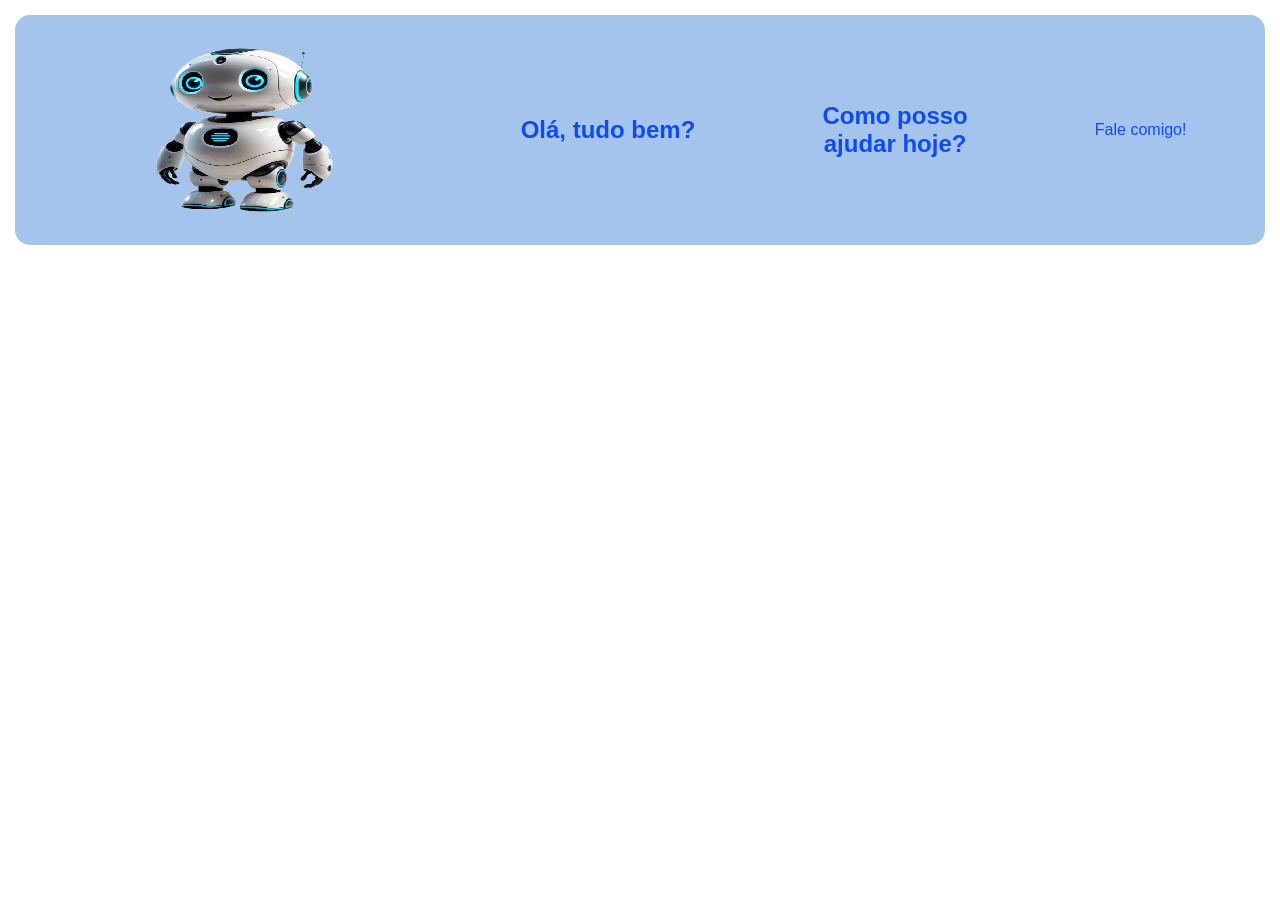
==== index.html @ 260bfd34 "ADD - novas mudanças" ====
<html lang="en">
<head>
    <meta charset="UTF-8">
    <meta name="viewport" content="width=device-width, initial-scale=1.0">
    <title>Layout</title>

    <link rel="stylesheet" href="style.css">

</head>

<body>
<main>

    <section id="parte1">
        <img src="assets/image/robô_sem_fundo.png" alt="Robô fofo" id="imagem">
        </div>
        <h2> Olá, tudo bem?</h2>
        <h2>Como posso<br>ajudar hoje?</h2>
        <div>
        <div class="escrita">
        <p>Fale comigo!</p>
        </div>

    </section>

</main>
    
</body>
</html>
---- style.css ----
body{
    margin: 0px;
    padding: 15px;
    background-color: rgb(255, 255, 255);
}

#parte1{
    background-color: rgb(164, 196, 238);
    align-items: center;
    text-align: center;
    justify-content: space-around;
    padding: 15px;
    display: flex;
    border-radius: 15px;
    font-family: 'Segoe UI', Tahoma, Geneva, Verdana, sans-serif;
    color: rgb(14, 75, 243);
}

.escrita{
    font-family: 'Segoe UI', Tahoma, Geneva, Verdana, sans-serif;
    border-radius: 10px;
    color: rgb(14, 75, 243);
    text-align: center;
    justify-content: space-around;
}

#imagem{
    width: 300px;
    height: 200px;
}
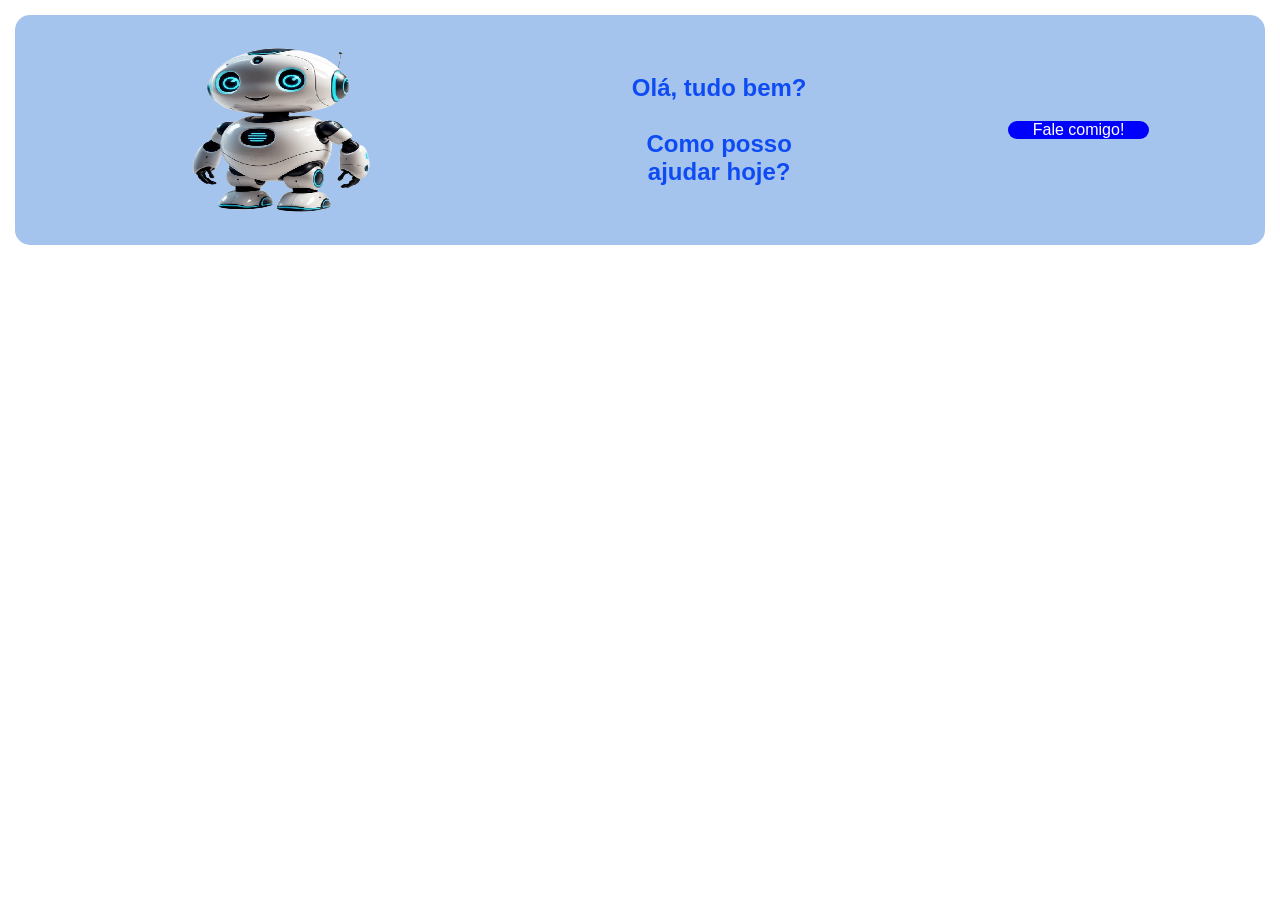
==== commit 896ba600: "ADD - novas mudanças" ====
--- a/index.html
+++ b/index.html
@@ -14,11 +14,10 @@
     <section id="parte1">
         <img src="assets/image/robô_sem_fundo.png" alt="Robô fofo" id="imagem">
         </div>
-        <h2> Olá, tudo bem?</h2>
-        <h2>Como posso<br>ajudar hoje?</h2>
+        <h2>Olá, tudo bem?<br><br>Como posso<br>ajudar hoje?</h2>
         <div>
         <div class="escrita">
-        <p>Fale comigo!</p>
+        <p>Fale comigo!     </p>
         </div>
 
     </section>
--- a/style.css
+++ b/style.css
@@ -18,10 +18,14 @@
 
 .escrita{
     font-family: 'Segoe UI', Tahoma, Geneva, Verdana, sans-serif;
-    border-radius: 10px;
-    color: rgb(14, 75, 243);
-    text-align: center;
-    justify-content: space-around;
+    border-radius: 40px;
+    align-items: center;
+    padding-bottom: 0,5px;
+    padding-left: 25px;
+    padding-right: 25px;
+    padding-top: 0px;
+    background-color: blue;
+    color: rgb(255, 255, 255);
 }
 
 #imagem{
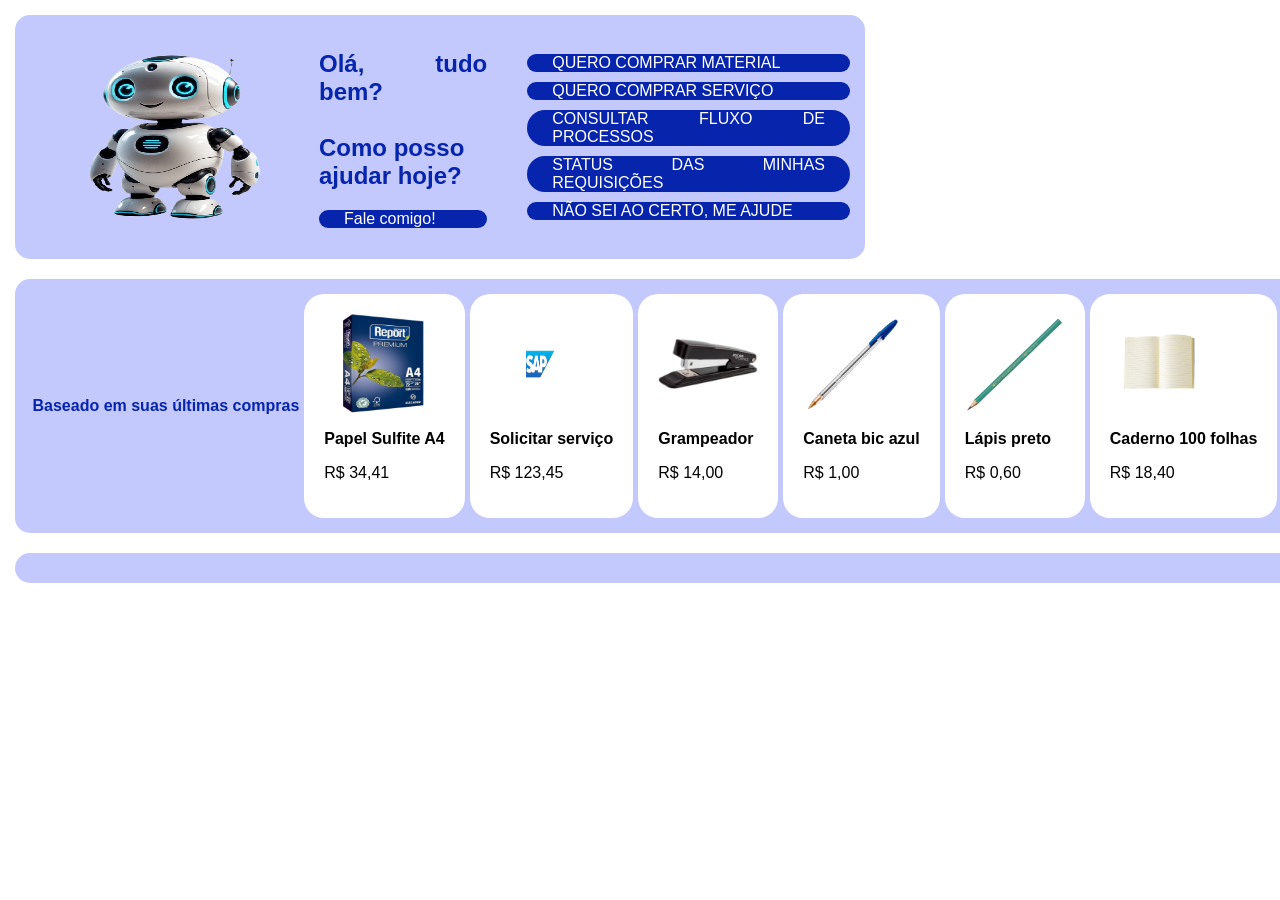
==== commit cf296bb0: "ADD - fizemos a parte 2" ====
--- a/index.html
+++ b/index.html
@@ -12,16 +12,76 @@
 <main>
 
     <section id="parte1">
+
         <img src="assets/image/robô_sem_fundo.png" alt="Robô fofo" id="imagem">
+
+        <div>
+        
+        <h2>Olá, tudo bem?<br><br>Como posso<br>ajudar hoje?</h2>
+
+        <div class="escrita">
+        <p>Fale comigo!</p>
         </div>
-        <h2>Olá, tudo bem?<br><br>Como posso<br>ajudar hoje?</h2>
+         </div>
+
         <div>
-        <div class="escrita">
-        <p>Fale comigo!     </p>
+            <ul>
+            <li class="opc">QUERO COMPRAR MATERIAL</li>
+            <li class="opc">QUERO COMPRAR SERVIÇO</li>
+            <li class="opc">CONSULTAR FLUXO DE PROCESSOS </li>
+            <li class="opc">STATUS DAS MINHAS REQUISIÇÕES</li>
+            <li class="opc">NÃO SEI AO CERTO, ME AJUDE</li>
+            </ul>
+
         </div>
 
     </section>
 
+    <section id="ult_compras">
+
+        <p><strong>Baseado em suas últimas compras</strong></p>
+
+        <div class="compra">
+                <img class="img_compra" src="assets/image/Papel.png" alt="Resma de papel">
+                <p><strong>Papel Sulfite A4</strong></p>
+                <p> R$ 34,41</p>
+            </div>
+
+            <div class="compra">
+                <img class="img_compra" src="assets/image/SAP.png" alt="logo SAP">
+                <p><strong>Solicitar serviço</strong></p>
+                <p> R$ 123,45</p>
+
+            </div>
+            
+            <div class="compra">
+                <img class="img_compra" src="assets/image/grampeador.png" alt="Grampeador">
+                <p><strong>Grampeador</strong></p>
+                <p> R$ 14,00</p>
+            </div>
+
+            <div class="compra">
+                 <img class="img_compra" src="assets/image/caneta_bic.png" alt="Caneta bic azul">
+                 <p><strong>Caneta bic azul</strong></p>
+                <p> R$ 1,00</p>
+                  </div>
+
+              <div class="compra">
+                 <img class="img_compra" src="assets/image/lapis_preto.png" alt="Lapis preto">
+                 <p><strong>Lápis preto</strong></p>
+                <p> R$ 0,60</p>
+                </div>
+
+            <div class="compra">
+                 <img class="img_compra" src="assets/image/caderno.png" alt="Caderno">
+                 <p><strong>Caderno 100 folhas</strong></p>
+                <p> R$ 18,40</p>
+            </div>
+
+    </section>
+
+    <section id="parte3">
+    </section>
 </main>
     
 </body>
--- a/style.css
+++ b/style.css
@@ -5,15 +5,16 @@
 }
 
 #parte1{
-    background-color: rgb(164, 196, 238);
+    background-color: rgb(195, 201, 252);
     align-items: center;
-    text-align: center;
+    text-align: justify;
     justify-content: space-around;
     padding: 15px;
+    margin-right: 400px;
     display: flex;
     border-radius: 15px;
     font-family: 'Segoe UI', Tahoma, Geneva, Verdana, sans-serif;
-    color: rgb(14, 75, 243);
+    color: rgb(6, 36, 172);
 }
 
 .escrita{
@@ -24,7 +25,7 @@
     padding-left: 25px;
     padding-right: 25px;
     padding-top: 0px;
-    background-color: blue;
+    background-color: rgb(6, 36, 172);
     color: rgb(255, 255, 255);
 }
 
@@ -32,3 +33,64 @@
     width: 300px;
     height: 200px;
 }
+
+.opc{
+    font-family: 'Segoe UI', Tahoma, Geneva, Verdana, sans-serif;
+    border-radius: 40px;
+    align-items: center;
+    list-style: none;
+    padding-bottom: 0,5px;
+    padding-left: 25px;
+    padding-right: 25px;
+    padding-top: 0px;
+    margin-top: 10px;
+    background-color: rgb(6, 36, 172);
+    color: rgb(255, 255, 255);
+    }
+
+    #ult_compras{
+    background-color: rgb(195, 201, 252);
+    align-items: center;
+    text-align: justify;
+    justify-content: space-around;
+    width: 100%;
+    padding: 15px;
+    margin-right: 400px;
+    display: flex;
+    border-radius: 15px;
+    font-family: 'Segoe UI', Tahoma, Geneva, Verdana, sans-serif;
+    color: rgb(6, 36, 172);
+    margin-top: 20px;
+}
+
+.compra{
+    font-family: 'Segoe UI', Tahoma, Geneva, Verdana, sans-serif;
+    color: rgb(0, 0, 0);
+    background-color: rgb(255, 255, 255) ;
+    border-radius: 20px;
+    padding-left: 20px;
+    padding-right: 20px;
+    padding-bottom: 20px;
+    padding-top: 20px;
+}
+
+.img_compra{
+    width: 100px;
+    height: 100px;
+
+}
+
+#parte3{
+    background-color: rgb(195, 201, 252);
+    align-items: center;
+    text-align: justify;
+    justify-content: space-around;
+    width: 100%;
+    padding: 15px;
+    margin-right: 400px;
+    display: flex;
+    border-radius: 15px;
+    font-family: 'Segoe UI', Tahoma, Geneva, Verdana, sans-serif;
+    color: rgb(6, 36, 172);
+    margin-top: 20px;
+}
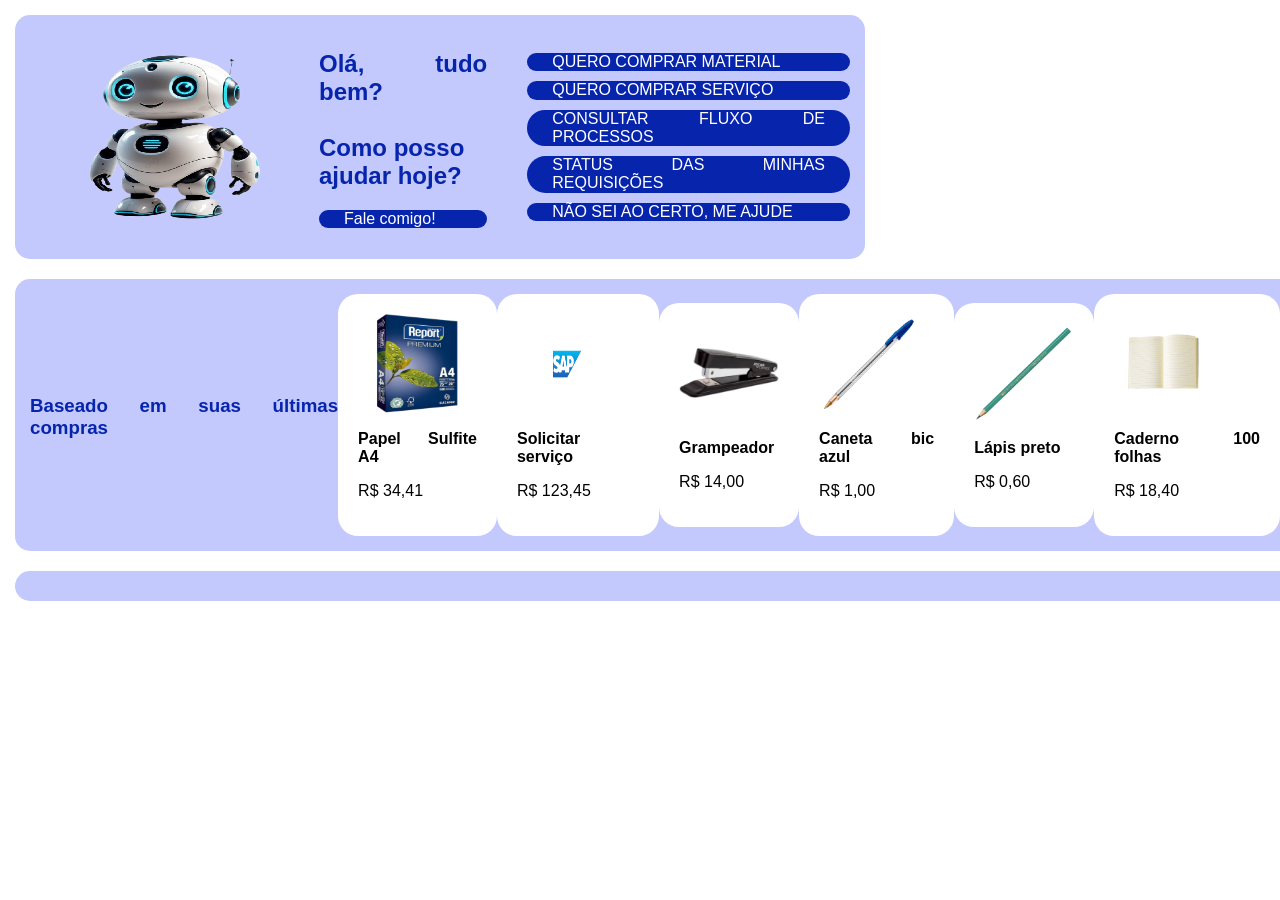
==== commit 0d3aefd2: "ADD- novas mudanças" ====
--- a/index.html
+++ b/index.html
@@ -39,7 +39,10 @@
 
     <section id="ult_compras">
 
-        <p><strong>Baseado em suas últimas compras</strong></p>
+            <div class="titulo">
+        <h3>Baseado em suas últimas compras</h3>
+            </div>
+
 
         <div class="compra">
                 <img class="img_compra" src="assets/image/Papel.png" alt="Resma de papel">
--- a/style.css
+++ b/style.css
@@ -39,7 +39,7 @@
     border-radius: 40px;
     align-items: center;
     list-style: none;
-    padding-bottom: 0,5px;
+    padding-bottom: 0.5px;
     padding-left: 25px;
     padding-right: 25px;
     padding-top: 0px;
@@ -77,7 +77,14 @@
 .img_compra{
     width: 100px;
     height: 100px;
+}
 
+.titulo{
+    display: flex;
+    justify-content: space-between;
+    align-items: baseline;
+    margin-bottom: 15px;
+    padding-top: 20px;
 }
 
 #parte3{
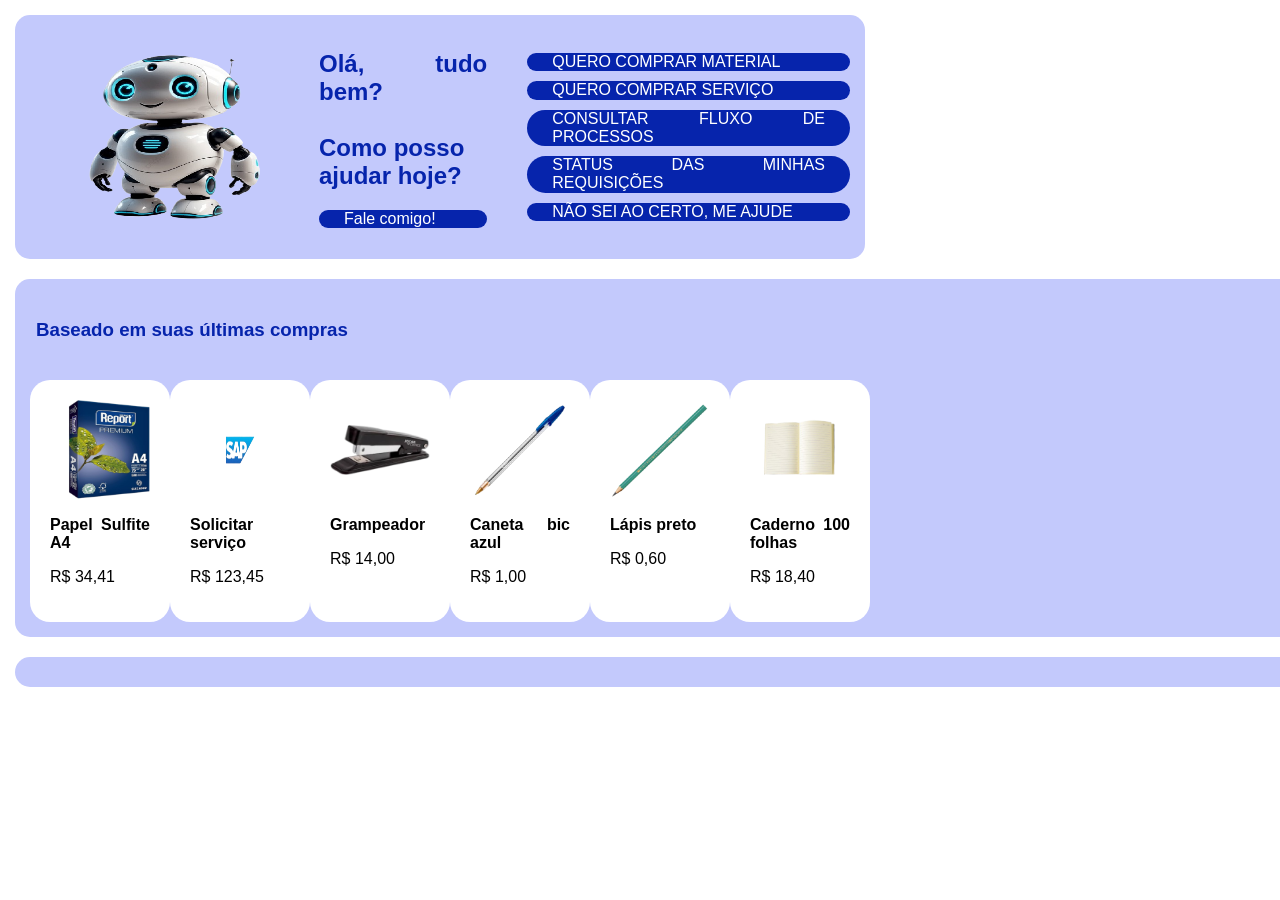
==== commit f5b4029f: "ADD-novas mudanças" ====
--- a/index.html
+++ b/index.html
@@ -1,4 +1,5 @@
 <html lang="en">
+
 <head>
     <meta charset="UTF-8">
     <meta name="viewport" content="width=device-width, initial-scale=1.0">
@@ -9,83 +10,87 @@
 </head>
 
 <body>
-<main>
+    <main>
 
-    <section id="parte1">
+        <section id="parte1">
 
-        <img src="assets/image/robô_sem_fundo.png" alt="Robô fofo" id="imagem">
+            <img src="assets/image/robô_sem_fundo.png" alt="Robô fofo" id="imagem">
 
-        <div>
-        
-        <h2>Olá, tudo bem?<br><br>Como posso<br>ajudar hoje?</h2>
+            <div>
 
-        <div class="escrita">
-        <p>Fale comigo!</p>
-        </div>
-         </div>
+                <h2>Olá, tudo bem?<br><br>Como posso<br>ajudar hoje?</h2>
 
-        <div>
-            <ul>
-            <li class="opc">QUERO COMPRAR MATERIAL</li>
-            <li class="opc">QUERO COMPRAR SERVIÇO</li>
-            <li class="opc">CONSULTAR FLUXO DE PROCESSOS </li>
-            <li class="opc">STATUS DAS MINHAS REQUISIÇÕES</li>
-            <li class="opc">NÃO SEI AO CERTO, ME AJUDE</li>
-            </ul>
+                <div class="escrita">
+                    <p>Fale comigo!</p>
+                </div>
+            </div>
 
-        </div>
+            <div>
+                <ul>
+                    <li class="opc">QUERO COMPRAR MATERIAL</li>
+                    <li class="opc">QUERO COMPRAR SERVIÇO</li>
+                    <li class="opc">CONSULTAR FLUXO DE PROCESSOS </li>
+                    <li class="opc">STATUS DAS MINHAS REQUISIÇÕES</li>
+                    <li class="opc">NÃO SEI AO CERTO, ME AJUDE</li>
+                </ul>
 
-    </section>
+            </div>
 
-    <section id="ult_compras">
+        </section>
+
+        <section id="ult_compras">
 
             <div class="titulo">
-        <h3>Baseado em suas últimas compras</h3>
+                <h3>Baseado em suas últimas compras</h3>
+            </div>
+
+            <div id="compras">
+
+                <div class="compra">
+                    <img class="img_compra" src="assets/image/Papel.png" alt="Resma de papel">
+                    <p><strong>Papel Sulfite A4</strong></p>
+                    <p> R$ 34,41</p>
+                </div>
+    
+                <div class="compra">
+                    <img class="img_compra" src="assets/image/SAP.png" alt="logo SAP">
+                    <p><strong>Solicitar serviço</strong></p>
+                    <p> R$ 123,45</p>
+    
+                </div>
+    
+                <div class="compra">
+                    <img class="img_compra" src="assets/image/grampeador.png" alt="Grampeador">
+                    <p><strong>Grampeador</strong></p>
+                    <p> R$ 14,00</p>
+                </div>
+    
+                <div class="compra">
+                    <img class="img_compra" src="assets/image/caneta_bic.png" alt="Caneta bic azul">
+                    <p><strong>Caneta bic azul</strong></p>
+                    <p> R$ 1,00</p>
+                </div>
+    
+                <div class="compra">
+                    <img class="img_compra" src="assets/image/lapis_preto.png" alt="Lapis preto">
+                    <p><strong>Lápis preto</strong></p>
+                    <p> R$ 0,60</p>
+                </div>
+    
+                <div class="compra">
+                    <img class="img_compra" src="assets/image/caderno.png" alt="Caderno">
+                    <p><strong>Caderno 100 folhas</strong></p>
+                    <p> R$ 18,40</p>
+                </div>
             </div>
 
 
-        <div class="compra">
-                <img class="img_compra" src="assets/image/Papel.png" alt="Resma de papel">
-                <p><strong>Papel Sulfite A4</strong></p>
-                <p> R$ 34,41</p>
-            </div>
+        </section>
 
-            <div class="compra">
-                <img class="img_compra" src="assets/image/SAP.png" alt="logo SAP">
-                <p><strong>Solicitar serviço</strong></p>
-                <p> R$ 123,45</p>
+        <section id="parte3">
+        </section>
+    </main>
 
-            </div>
-            
-            <div class="compra">
-                <img class="img_compra" src="assets/image/grampeador.png" alt="Grampeador">
-                <p><strong>Grampeador</strong></p>
-                <p> R$ 14,00</p>
-            </div>
+</body>
 
-            <div class="compra">
-                 <img class="img_compra" src="assets/image/caneta_bic.png" alt="Caneta bic azul">
-                 <p><strong>Caneta bic azul</strong></p>
-                <p> R$ 1,00</p>
-                  </div>
-
-              <div class="compra">
-                 <img class="img_compra" src="assets/image/lapis_preto.png" alt="Lapis preto">
-                 <p><strong>Lápis preto</strong></p>
-                <p> R$ 0,60</p>
-                </div>
-
-            <div class="compra">
-                 <img class="img_compra" src="assets/image/caderno.png" alt="Caderno">
-                 <p><strong>Caderno 100 folhas</strong></p>
-                <p> R$ 18,40</p>
-            </div>
-
-    </section>
-
-    <section id="parte3">
-    </section>
-</main>
-    
-</body>
 </html>
--- a/style.css
+++ b/style.css
@@ -1,10 +1,10 @@
-body{
+body {
     margin: 0px;
     padding: 15px;
     background-color: rgb(255, 255, 255);
 }
 
-#parte1{
+#parte1 {
     background-color: rgb(195, 201, 252);
     align-items: center;
     text-align: justify;
@@ -17,11 +17,11 @@
     color: rgb(6, 36, 172);
 }
 
-.escrita{
+.escrita {
     font-family: 'Segoe UI', Tahoma, Geneva, Verdana, sans-serif;
     border-radius: 40px;
     align-items: center;
-    padding-bottom: 0,5px;
+    padding-bottom: 0, 5px;
     padding-left: 25px;
     padding-right: 25px;
     padding-top: 0px;
@@ -29,12 +29,12 @@
     color: rgb(255, 255, 255);
 }
 
-#imagem{
+#imagem {
     width: 300px;
     height: 200px;
 }
 
-.opc{
+.opc {
     font-family: 'Segoe UI', Tahoma, Geneva, Verdana, sans-serif;
     border-radius: 40px;
     align-items: center;
@@ -46,9 +46,16 @@
     margin-top: 10px;
     background-color: rgb(6, 36, 172);
     color: rgb(255, 255, 255);
-    }
+}
 
-    #ult_compras{
+#compras {
+    display: flex;
+    justify-content: space-between;
+    justify-content: space-around;
+    padding-right: 900px;
+}
+
+#ult_compras {
     background-color: rgb(195, 201, 252);
     align-items: center;
     text-align: justify;
@@ -56,17 +63,16 @@
     width: 100%;
     padding: 15px;
     margin-right: 400px;
-    display: flex;
     border-radius: 15px;
     font-family: 'Segoe UI', Tahoma, Geneva, Verdana, sans-serif;
     color: rgb(6, 36, 172);
     margin-top: 20px;
 }
 
-.compra{
+.compra {
     font-family: 'Segoe UI', Tahoma, Geneva, Verdana, sans-serif;
     color: rgb(0, 0, 0);
-    background-color: rgb(255, 255, 255) ;
+    background-color: rgb(255, 255, 255);
     border-radius: 20px;
     padding-left: 20px;
     padding-right: 20px;
@@ -74,20 +80,21 @@
     padding-top: 20px;
 }
 
-.img_compra{
+.img_compra {
     width: 100px;
     height: 100px;
 }
 
-.titulo{
+.titulo {
     display: flex;
+    text-align: center;
     justify-content: space-between;
     align-items: baseline;
     margin-bottom: 15px;
-    padding-top: 20px;
+    padding: 6px;
 }
 
-#parte3{
+#parte3 {
     background-color: rgb(195, 201, 252);
     align-items: center;
     text-align: justify;
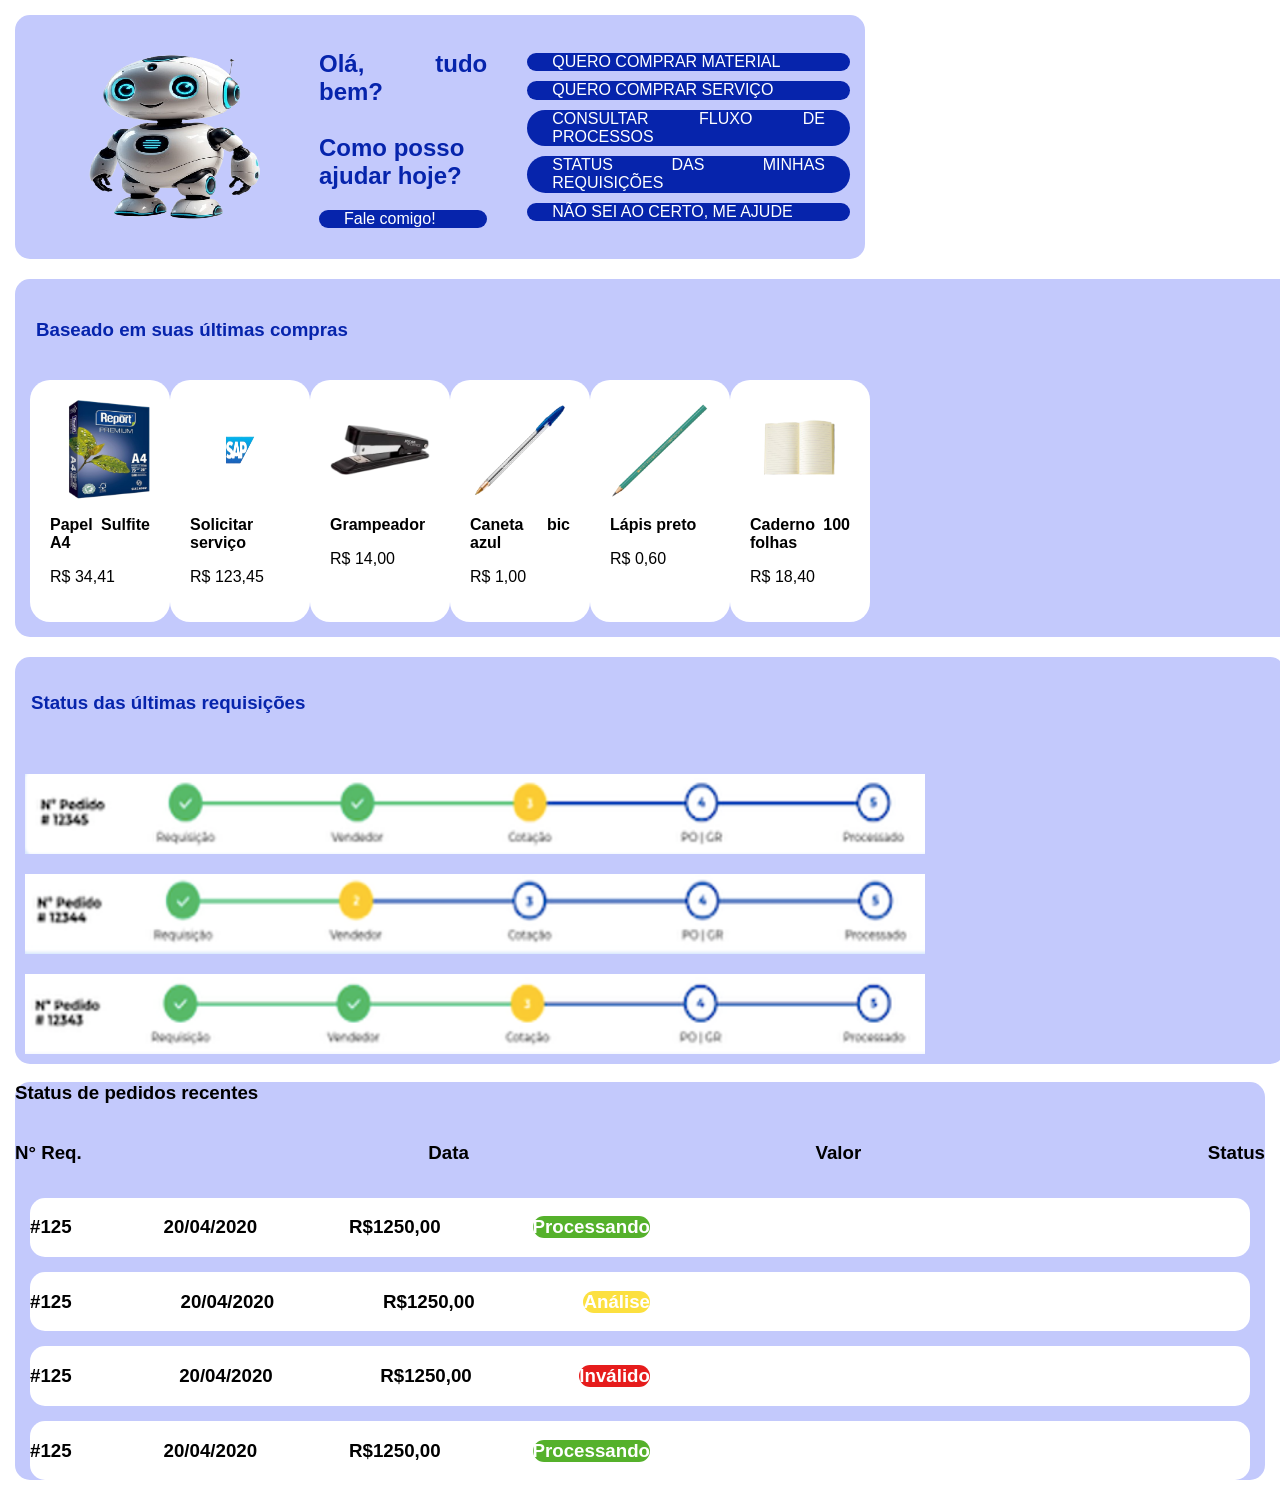
==== commit c547997c: "ADD - novas mudanças" ====
--- a/index.html
+++ b/index.html
@@ -11,6 +11,7 @@
 
 <body>
     <main>
+        <div id="esquerdo">
 
         <section id="parte1">
 
@@ -88,7 +89,75 @@
         </section>
 
         <section id="parte3">
+
+            <div id="titulo2">
+                <h3>Status das últimas requisições</h3>
+            </div>  
+
+            <div id="requisicoes">
+
+                <div>
+                <img src="assets/image/tela1.png" alt="requisição 1" id="img_requisicao">
+                </div>
+                <div>
+                <img src="assets/image/tela2.png" alt="requisição 2" id="img_requisicao">
+                </div>
+                <div>
+                <img src="assets/image/tela3.png" alt="requisição 3" id="img_requisicao">
+                </div>
+
+            </div>
         </section>
+
+        </div>
+
+        <div id="direito">
+
+        <section id="status">
+
+            <div id="titulo3">
+                <h3>Status de pedidos recentes</h3>
+            </div>
+
+            <div id="informacoes">
+                <h3>N° Req.</h3>
+                <h3>Data</h3>
+                <h3>Valor</h3>
+                <h3>Status</h3>
+            </div>
+
+            <div id="conteudo">
+                <h3>#125</h3>
+                <h3>20/04/2020</h3>
+                <h3>R$1250,00</h3>
+                <h3 id="verde">Processando</h3>
+            </div>
+
+            <div id="conteudo">
+                <h3>#125</h3>
+                <h3>20/04/2020</h3>
+                <h3>R$1250,00</h3>
+                <h3 id="amarelo">Análise</h3>
+            </div>
+
+            <div id="conteudo">
+                <h3>#125</h3>
+                <h3>20/04/2020</h3>
+                <h3>R$1250,00</h3>
+                <h3 id="vermelho">Inválido</h3>
+            </div>
+
+            <div id="conteudo">
+                <h3>#125</h3>
+                <h3>20/04/2020</h3>
+                <h3>R$1250,00</h3>
+                <h3 id="verde">Processando</h3>
+            </div>
+
+
+        </section>
+        </div>
+
     </main>
 
 </body>
--- a/style.css
+++ b/style.css
@@ -94,17 +94,81 @@
     padding: 6px;
 }
 
-#parte3 {
-    background-color: rgb(195, 201, 252);
-    align-items: center;
-    text-align: justify;
+#parte3{
+    justify-content: space-between;
     justify-content: space-around;
-    width: 100%;
-    padding: 15px;
-    margin-right: 400px;
-    display: flex;
-    border-radius: 15px;
+    padding-right: 900px;
     font-family: 'Segoe UI', Tahoma, Geneva, Verdana, sans-serif;
     color: rgb(6, 36, 172);
+    background-color: rgb(195, 201, 252);
+    width: 100%;
+    padding: 10px;
+    margin-right: 400px;
+    border-radius: 15px;
     margin-top: 20px;
+} 
+
+#requisicoes {
+    justify-content: space-between;
+    justify-content: space-around;
+    padding-right: 900px;
+}
+
+    #titulo2{
+    text-align: justifyz;
+    justify-content: space-between;
+    align-items: baseline;
+    margin-bottom: 15px;
+    padding: 6px;
+    }
+
+#img_requisicao{
+    width: 900px;
+    height: 80px;
+    margin-top: 20px;
+}
+
+#esquerdo{
+}
+
+#status{
+    background-color: rgb(195, 201, 252);
+    font-family: 'Segoe UI', Tahoma, Geneva, Verdana, sans-serif;
+    border-radius: 15px;
+}
+
+#verde{
+    color: rgb(255, 255, 255);
+    background-color: rgb(85, 177, 43);
+    border-radius: 15px;
+}
+
+#vermelho{
+    color: rgb(255, 255, 255);
+    background-color: rgb(230, 28, 28);
+    border-radius: 15px;
+}
+
+#amarelo{
+    color: rgb(255, 255, 255);
+    background-color: rgb(252, 224, 64);
+    border-radius: 15px;
+}
+
+#informacoes{
+    display: flex;
+    justify-content: space-between;
+    align-items: center;
+}
+
+#conteudo{
+    display: flex;
+    justify-content: space-between;
+    align-items: center;
+    gap: 40px;
+    padding-right: 600px;
+    color: black;
+    background-color: white;
+    margin: 15px;
+    border-radius: 15px;
 }
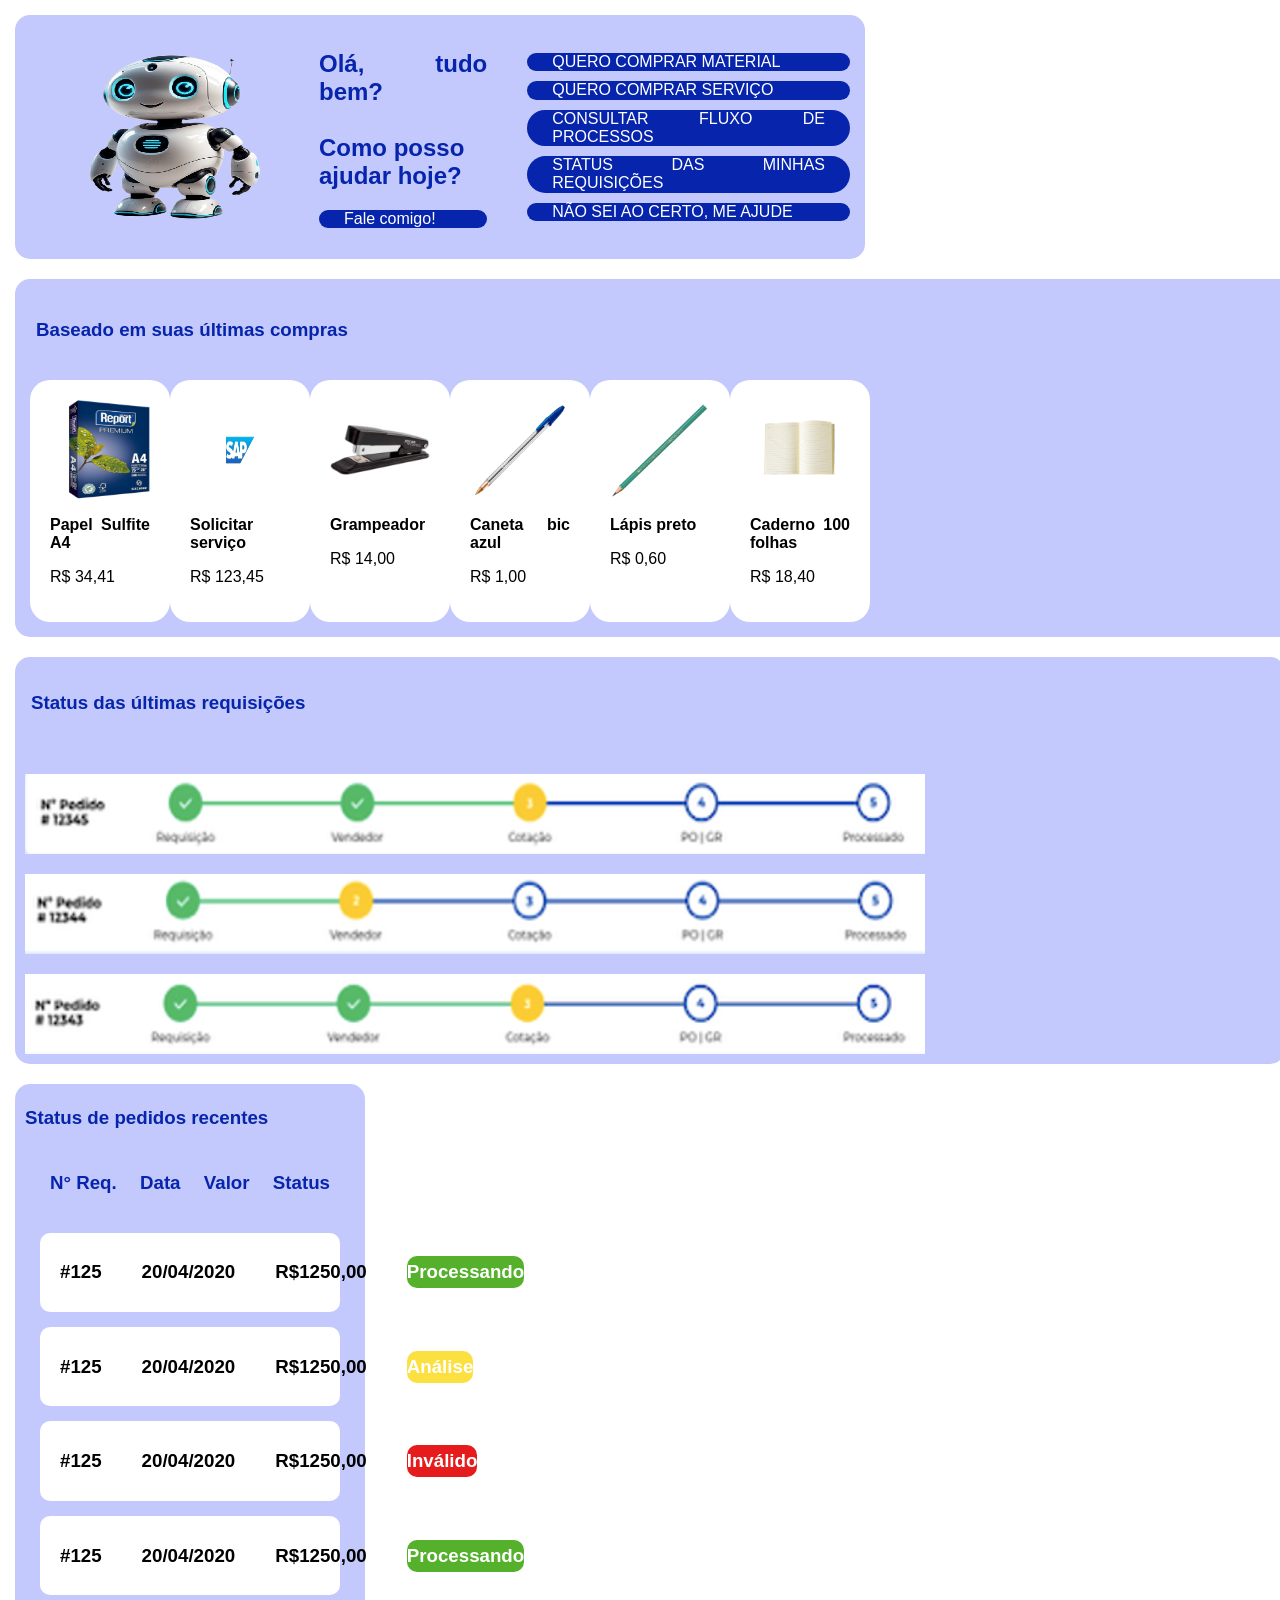
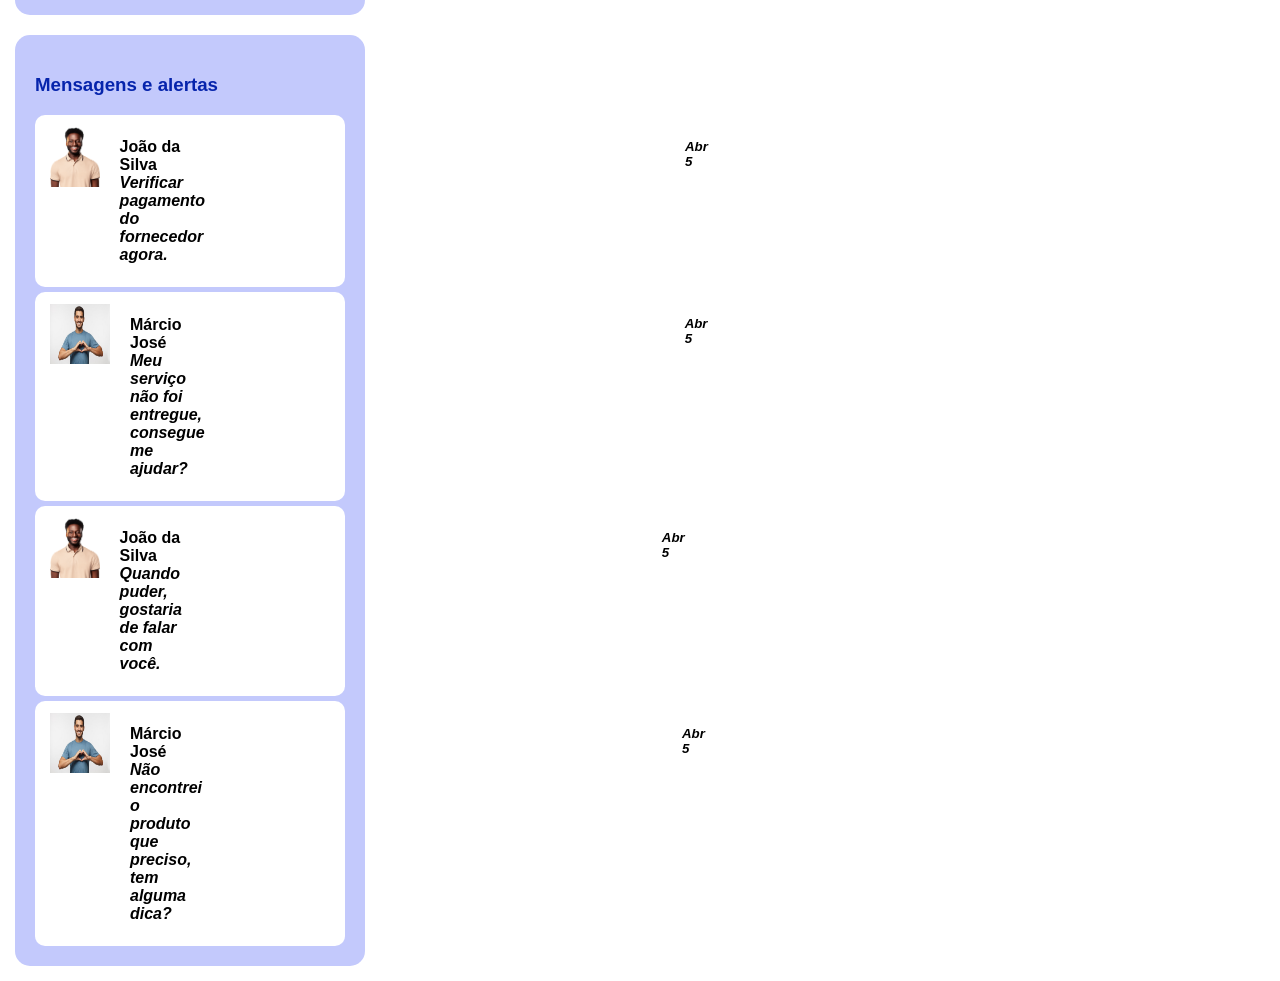
==== commit 063dd841: "ADD - adicionei a parte de mensagens" ====
--- a/index.html
+++ b/index.html
@@ -158,6 +158,37 @@
         </section>
         </div>
 
+        <section id="Mensagens">
+            <div id="titulo4">
+                <h3>Mensagens e alertas</h3>
+            </div>
+
+            <div class="contatos">
+                <img src="assets/image/homem-solo.png" alt="Homem sorrindo" id="img_contato">
+              <h4><strong>João da Silva</strong><br><em>Verificar pagamento do fornecedor agora.</em></h4>  
+              <h5 id="data"><em>Abr 5</em></h5>
+            </div>
+
+            <div class="contatos">
+                <img src="assets/image/Imagem_homem.avif" alt="Homem sorrindo" id="img_contato">
+              <h4><strong>Márcio José</strong><br><em>Meu serviço não foi entregue, consegue me ajudar?</em></h4>
+              <h5 id="data"><em>Abr 5</em></h5>  
+            </div>
+
+            <div class="contatos">
+                <img src="assets/image/homem-solo.png" alt="Homem sorrindo" id="img_contato">
+              <h4><strong>João da Silva</strong><br><em>Quando puder, gostaria de falar com você.</em></h4>  
+              <h5 id="data"><em>Abr 5</em></h5>
+            </div>
+
+            <div class="contatos">
+                <img src="assets/image/Imagem_homem.avif" alt="Homem sorrindo" id="img_contato">
+              <h4><strong>Márcio José</strong><br><em>Não encontrei o produto que preciso, tem alguma dica?</em></h4>
+              <h5 id="data"><em>Abr 5</em></h5>  
+            </div>
+
+        </section>
+
     </main>
 
 </body>
--- a/style.css
+++ b/style.css
@@ -53,6 +53,7 @@
     justify-content: space-between;
     justify-content: space-around;
     padding-right: 900px;
+    
 }
 
 #ult_compras {
@@ -133,32 +134,49 @@
 
 #status{
     background-color: rgb(195, 201, 252);
-    font-family: 'Segoe UI', Tahoma, Geneva, Verdana, sans-serif;
-    border-radius: 15px;
+    color: rgb(6, 36, 172);
+    font-family: 'Segoe UI', Tahoma, Geneva, Verdana, sans-serif;
+    border-radius: 15px;
+    padding-left: 10px;
+    padding-right: 10px;
+    padding-bottom: 5px;
+    padding-top: 5px;
+    margin-top: 20px;
+    margin-right: 900px;
 }
 
 #verde{
     color: rgb(255, 255, 255);
     background-color: rgb(85, 177, 43);
-    border-radius: 15px;
+    border-radius: 10px;
+    padding-bottom: 5px;
+    padding-top: 5px;
 }
 
 #vermelho{
     color: rgb(255, 255, 255);
     background-color: rgb(230, 28, 28);
-    border-radius: 15px;
+    border-radius: 10px;
+    padding-bottom: 5px;
+    padding-top: 5px;
 }
 
 #amarelo{
     color: rgb(255, 255, 255);
     background-color: rgb(252, 224, 64);
-    border-radius: 15px;
+    border-radius: 10px;
+    padding-bottom: 5px;
+    padding-top: 5px;
 }
 
 #informacoes{
     display: flex;
     justify-content: space-between;
     align-items: center;
+    padding-left: 25px;
+    padding-right: 25px;
+    padding-bottom: 5px;
+    padding-top: 5px;
 }
 
 #conteudo{
@@ -170,5 +188,46 @@
     color: black;
     background-color: white;
     margin: 15px;
-    border-radius: 15px;
+    border-radius: 10px;
+    padding-left: 20px;
+    padding-right: 20px;
+    padding-bottom: 5px;
+    padding-top: 5px;
+}
+
+#Mensagens{
+    background-color: rgb(195, 201, 252);
+    color: rgb(6, 36, 172);
+    font-family: 'Segoe UI', Tahoma, Geneva, Verdana, sans-serif;
+    border-radius: 15px;
+    padding-left: 20px;
+    padding-right: 20px;
+    padding-bottom: 20px;
+    padding-top: 20px;
+    margin-top: 20px;
+    margin-right: 900px;
+    justify-content: space-between;
+}
+
+.contatos{
+    display: flex;
+    background-color: rgb(255, 255, 255);
+    color: black;
+    border-radius: 10px;
+    padding-left: 15px;
+    padding-right: 5px;
+    padding-bottom: 2px;
+    padding-top: 2px;
+    margin-top: 5px;
+}
+
+#img_contato{
+     width: 60px;
+    height: 60px;
+    padding-right: 20px;
+    padding-top: 10px;
+}
+
+#data{
+    padding-left: 480px;
 }
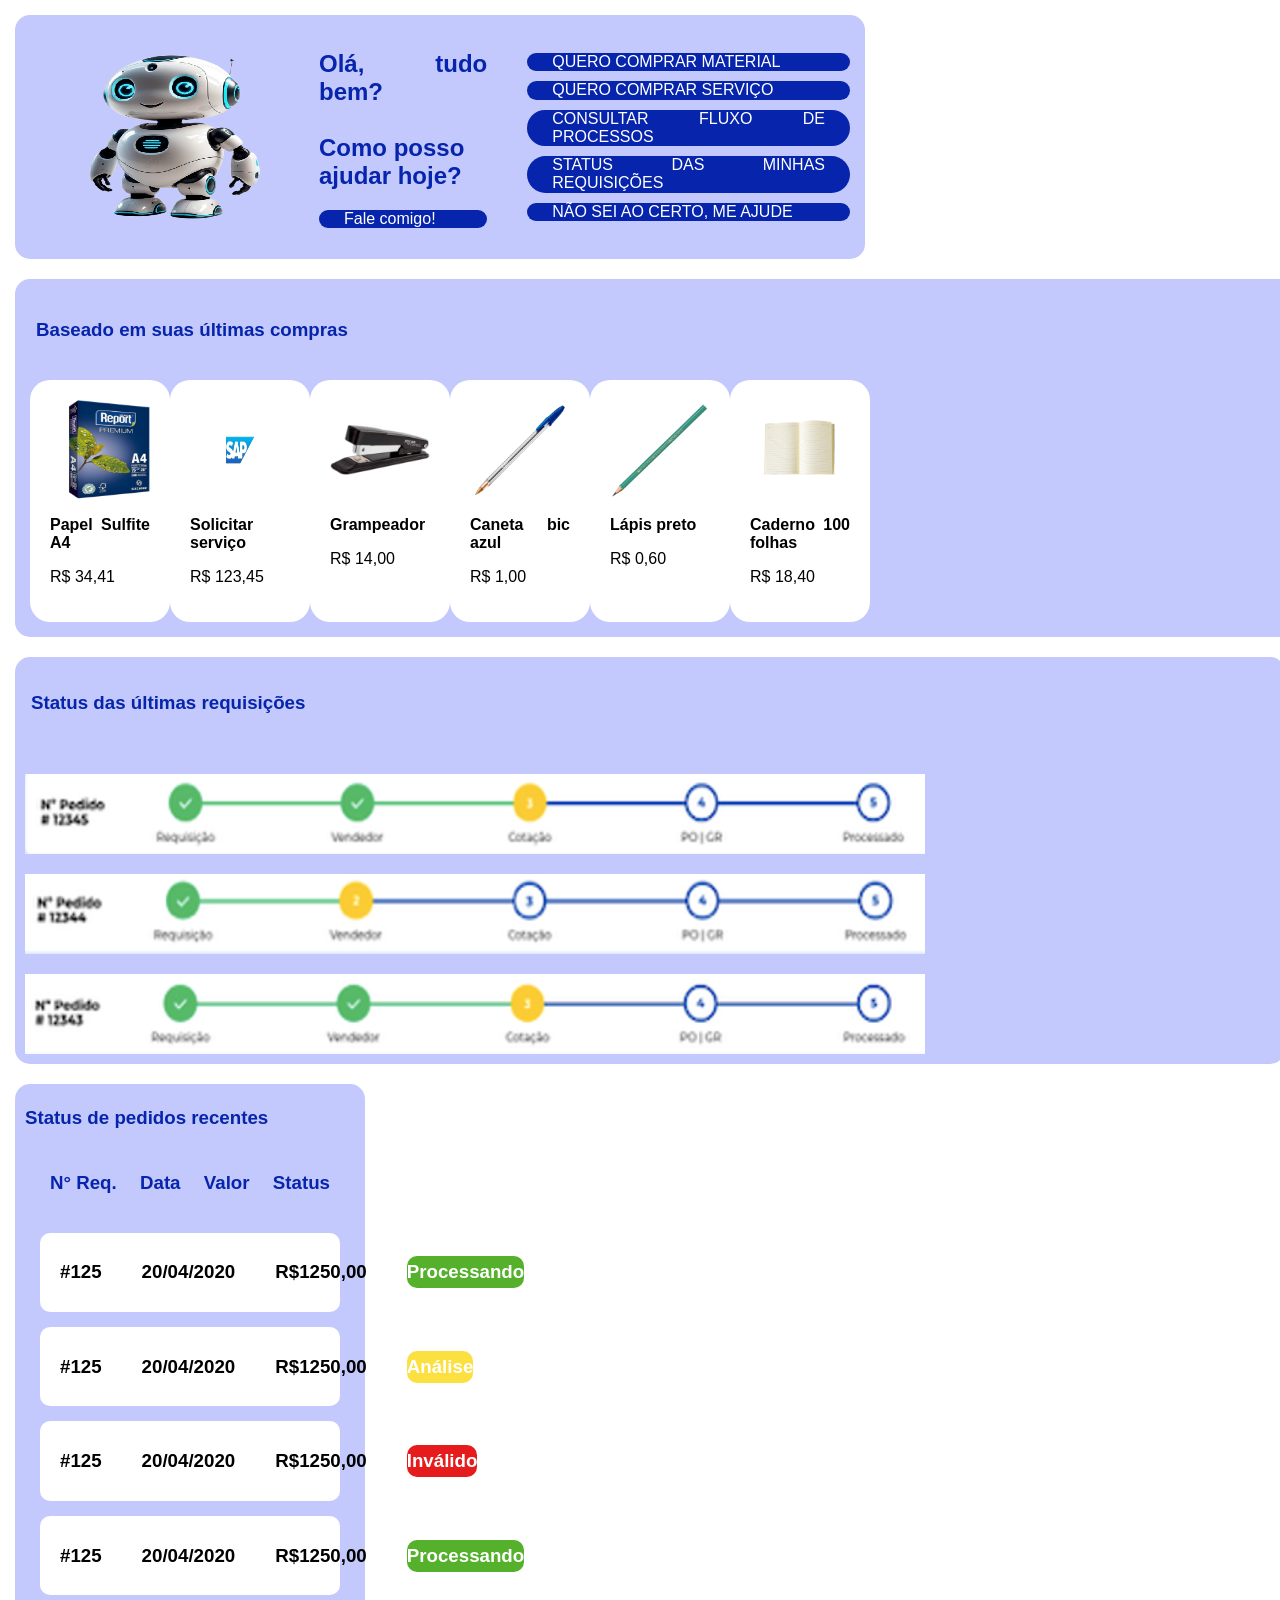
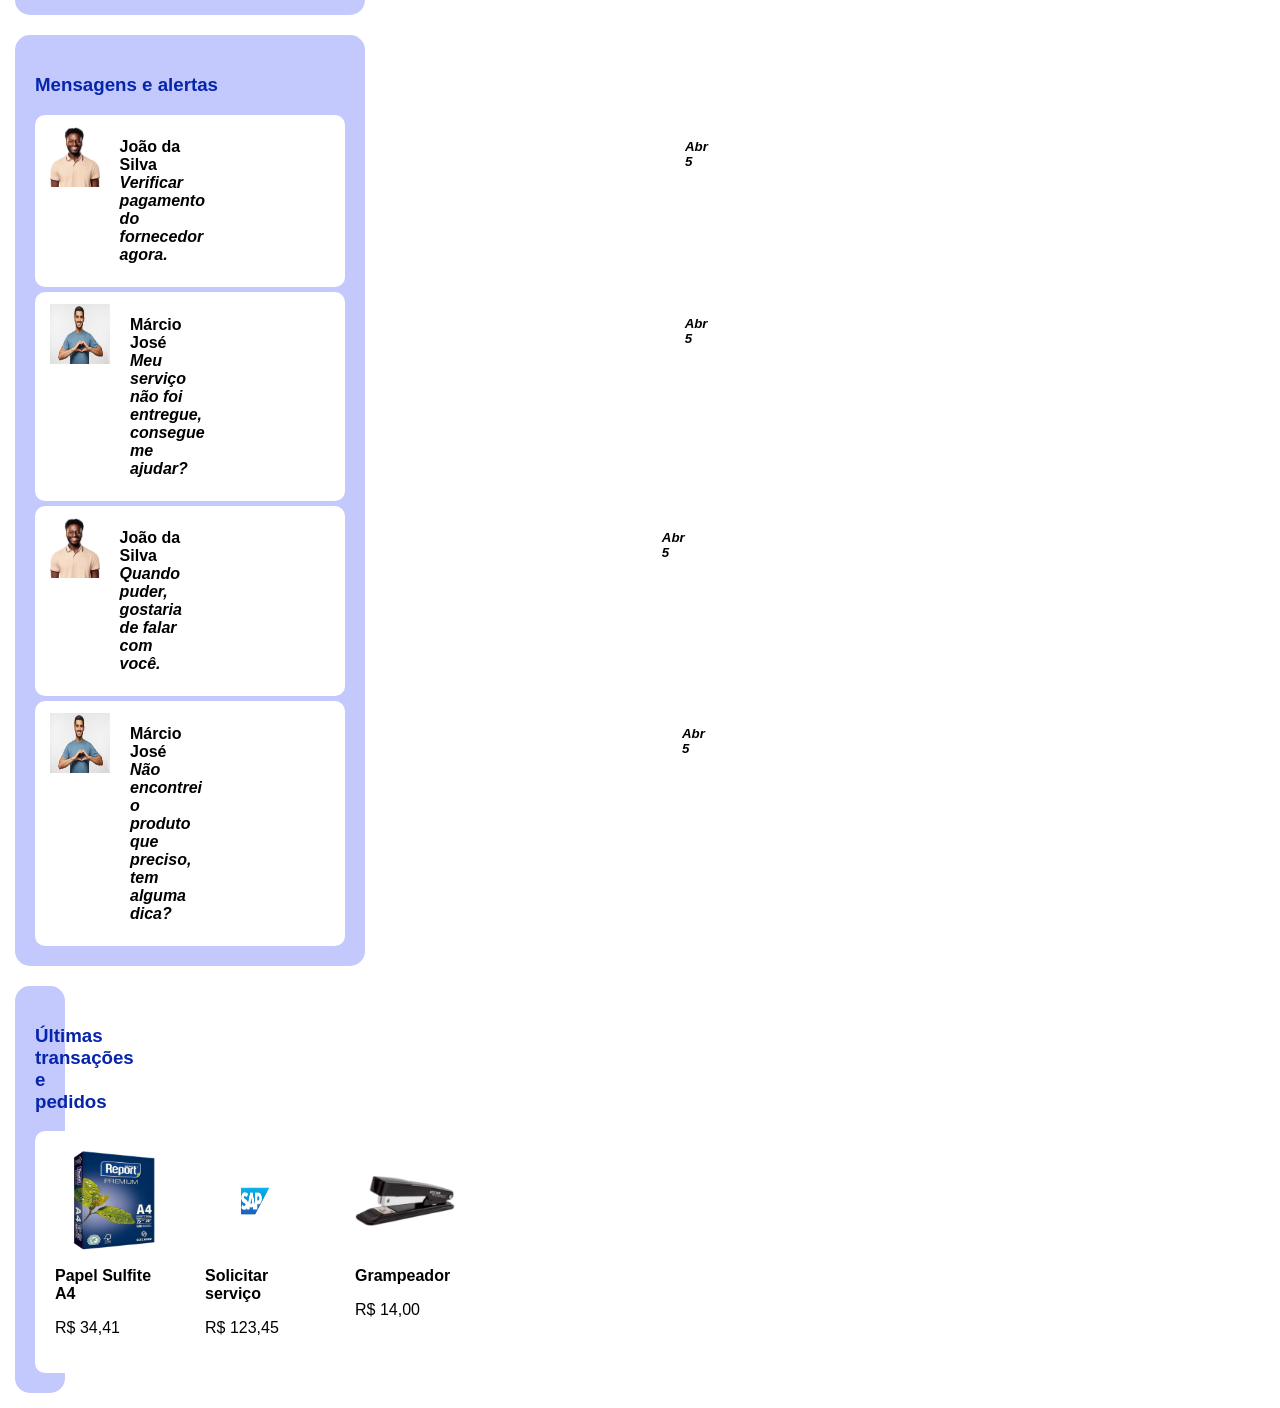
==== commit 3b349eed: "ADD - fiz algumas mudanças" ====
--- a/index.html
+++ b/index.html
@@ -189,6 +189,31 @@
 
         </section>
 
+        <section id="transacoes">
+            <div id="titulo5">
+                <h3>Últimas transações e pedidos</h3>
+            </div>
+            <div id="trans_pedidos">
+            <div class="compra1">
+                    <img class="img_compra" src="assets/image/Papel.png" alt="Resma de papel">
+                    <p><strong>Papel Sulfite A4</strong></p>
+                    <p> R$ 34,41</p>
+                </div>
+    
+                <div class="compra1">
+                    <img class="img_compra" src="assets/image/SAP.png" alt="logo SAP">
+                    <p><strong>Solicitar serviço</strong></p>
+                    <p> R$ 123,45</p>
+    
+                </div>
+    
+                <div class="compra1">
+                    <img class="img_compra" src="assets/image/grampeador.png" alt="Grampeador">
+                    <p><strong>Grampeador</strong></p>
+                    <p> R$ 14,00</p>
+                </div>
+                </div>
+        </section>
     </main>
 
 </body>
--- a/style.css
+++ b/style.css
@@ -52,7 +52,7 @@
     display: flex;
     justify-content: space-between;
     justify-content: space-around;
-    padding-right: 900px;
+    margin-right: 900px;
     
 }
 
@@ -63,7 +63,7 @@
     justify-content: space-around;
     width: 100%;
     padding: 15px;
-    margin-right: 400px;
+    margin-right: 900px;
     border-radius: 15px;
     font-family: 'Segoe UI', Tahoma, Geneva, Verdana, sans-serif;
     color: rgb(6, 36, 172);
@@ -230,4 +230,34 @@
 
 #data{
     padding-left: 480px;
+}
+
+#transacoes{
+    background-color: rgb(195, 201, 252);
+    color: rgb(6, 36, 172);
+    font-family: 'Segoe UI', Tahoma, Geneva, Verdana, sans-serif;
+    border-radius: 15px;
+    padding-left: 20px;
+    padding-right: 20px;
+    padding-bottom: 20px;
+    padding-top: 20px;
+    margin-top: 20px;
+    margin-right: 1200px;
+    justify-content: space-between;
+    
+}
+
+#trans_pedidos{
+    display: flex;
+}
+
+.compra1{
+    background-color: rgb(255, 255, 255);
+    color: black;
+    border-radius: 10px;
+    padding-left: 20px;
+    padding-right: 20px;
+    padding-bottom: 20px;
+    padding-top: 20px;
+    margin-right: 10px;
 }
